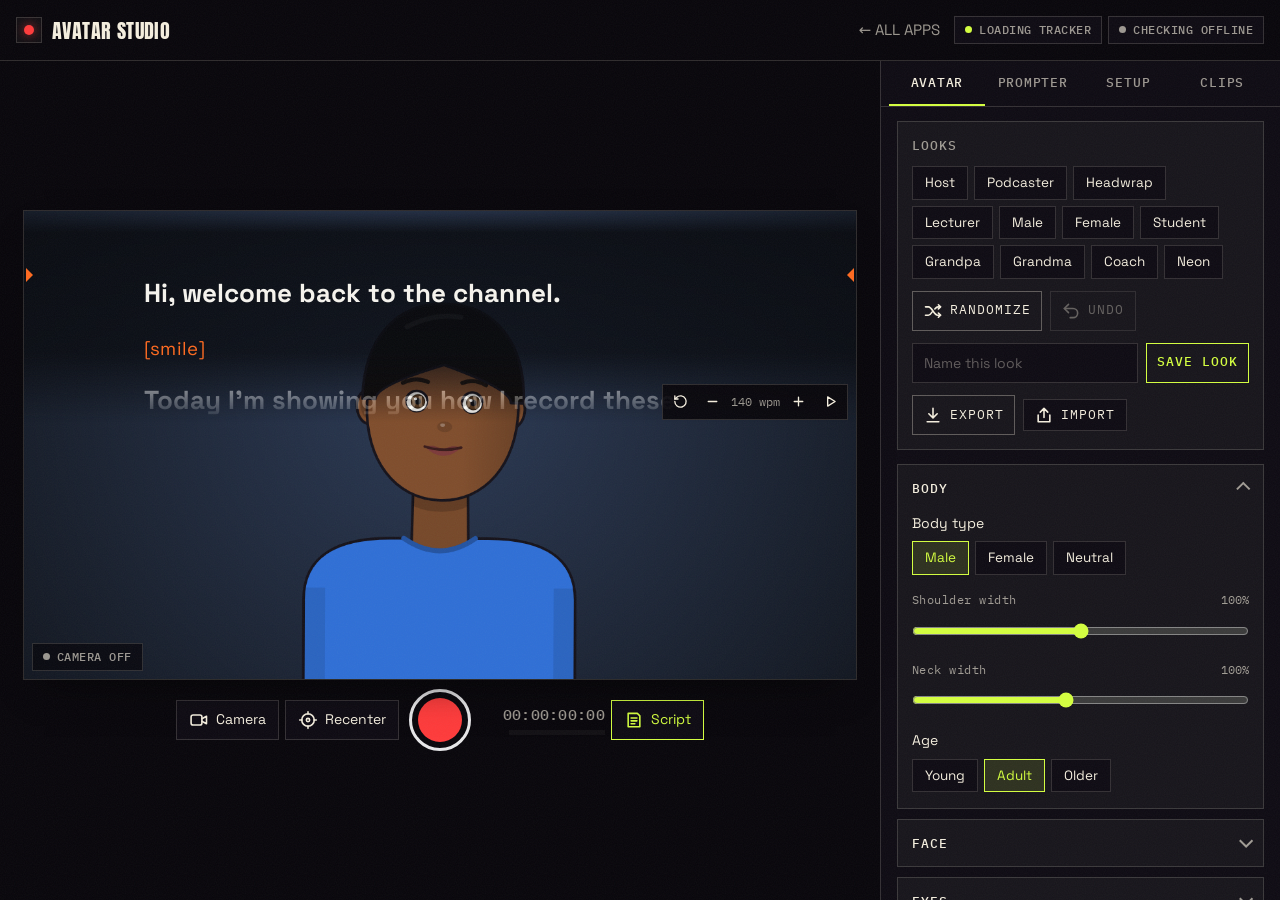
==== avatar/index.html @ ef1610b6 "Added Avatar Studio mini-app Cartoon avatar driven by face tracking, with teleprompter and recording" ====
<!doctype html>
<html lang="en">
<head>
<meta charset="utf-8">
<meta name="viewport" content="width=device-width, initial-scale=1, viewport-fit=cover">
<title>Avatar Studio</title>
<meta name="description" content="Record videos as a customisable animated avatar driven by your face, with a built-in teleprompter. Works offline after the first load.">
<meta name="theme-color" content="#08060B">
<link rel="manifest" href="manifest.webmanifest">
<link rel="icon" href="icon.svg" type="image/svg+xml">
<link rel="apple-touch-icon" href="icon-192.png">
<meta name="mobile-web-app-capable" content="yes">
<meta name="apple-mobile-web-app-capable" content="yes">
<meta name="apple-mobile-web-app-status-bar-style" content="black-translucent">
<link rel="stylesheet" href="../theme.css">
<style>
/* Layout: a broadcast desk. The monitor (stage + transport) sits left and the
   tool rack right; on phones the monitor pins to the top and the rack scrolls under it. */
:root {
  --ink: var(--void);
  --desk: var(--panel-solid);
  --rack: rgba(245,239,223,0.04);
  --line: rgba(245,239,223,0.16);
  --fg: var(--paper);
  --muted: var(--paper-dim);
  --amber: var(--acid);
  --cue: var(--sunburst);
  --tally: #ff3b3b;
  --go: var(--acid);
  --f-display: var(--display);
  --f-body: var(--sans);
  --f-mono: var(--mono);
  --r: 0px;
  --ar: 16 / 9;
  --stage-max-h: 46svh;
  color-scheme: dark;
}
* { box-sizing: border-box; }
[hidden] { display: none !important; }
html, body { height: 100%; }
body {
  margin: 0;
  background: var(--ink);
  color: var(--fg);
  font: 15px/1.45 var(--f-body);
  -webkit-font-smoothing: antialiased;
  -webkit-tap-highlight-color: transparent;
}
button, input, select, textarea { font: inherit; color: inherit; }
button { cursor: pointer; }
:focus-visible { outline: 2px solid var(--amber); outline-offset: 2px; }
.sr { position: absolute; width: 1px; height: 1px; overflow: hidden; clip: rect(0 0 0 0); white-space: nowrap; }
svg.i { width: 20px; height: 20px; fill: none; stroke: currentColor; stroke-width: 1.9; stroke-linecap: round; stroke-linejoin: round; flex: none; }

/* ---------- top bar ---------- */
.bar {
  display: flex; align-items: center; gap: 12px; flex-wrap: wrap;
  padding-top: max(10px, env(safe-area-inset-top));
  padding-bottom: 10px;
  padding-left: max(16px, env(safe-area-inset-left));
  padding-right: max(16px, env(safe-area-inset-right));
  background: var(--ink);
  border-bottom: 1px solid var(--line);
}
.brand { display: flex; align-items: center; gap: 10px; font-family: var(--f-display); font-weight: 400; text-transform: uppercase; letter-spacing: 0.02em; font-size: 20px; margin-right: auto; }
.brand-mark { width: 26px; height: 26px; border-radius: 0; background: var(--rack); border: 1px solid var(--line); display: grid; place-items: center; }
.brand-mark i { width: 10px; height: 10px; border-radius: 50%; background: var(--tally); box-shadow: 0 0 10px rgba(255,59,59,0.6); }
.chips { display: flex; gap: 6px; flex-wrap: wrap; }
.chip {
  display: inline-flex; align-items: center; gap: 7px;
  padding: 4px 10px; border-radius: 0;
  background: var(--desk); border: 1px solid var(--line);
  font-family: var(--f-mono); font-weight: 500; font-size: 12px; letter-spacing: 0.04em; text-transform: uppercase;
  color: var(--muted); white-space: nowrap;
}
.chip::before { content: ""; width: 7px; height: 7px; border-radius: 50%; background: var(--muted); }
.chip[data-state="ok"] { color: var(--fg); }
.chip[data-state="ok"]::before { background: var(--go); }
.chip[data-state="warn"]::before { background: var(--amber); }
.chip[data-state="bad"]::before { background: var(--tally); }
.chip[data-state="busy"]::before { background: var(--amber); animation: blink 1s steps(2) infinite; }
@keyframes blink { 50% { opacity: 0.25; } }

/* ---------- desk layout ---------- */
.desk { display: block; }
.monitor {
  position: sticky; top: 0; z-index: 5;
  background: var(--ink);
  padding-left: max(12px, env(safe-area-inset-left));
  padding-right: max(12px, env(safe-area-inset-right));
  padding-top: max(10px, env(safe-area-inset-top));
  padding-bottom: 8px;
  border-bottom: 1px solid var(--line);
}
/* The wrap is as tall as the stage but as wide as the monitor, so the
   teleprompter can use the full width even when the video is portrait. */
.stage-wrap { position: relative; }
.stage {
  position: relative;
  aspect-ratio: var(--ar);
  width: min(100%, calc(var(--stage-max-h) * var(--ar)));
  max-width: 100%;
  margin-inline: auto;
  border-radius: var(--r);
  overflow: hidden;
  background: #000;
  box-shadow: 0 0 0 1px var(--line), 0 18px 40px -20px rgba(0,0,0,0.8);
}
#avatar { position: absolute; inset: 0; width: 100%; height: 100%; display: block; }
.stage-chip { position: absolute; z-index: 6; pointer-events: none; background: rgba(8,6,11,0.74); backdrop-filter: blur(6px); }
#faceChip { left: 8px; bottom: 8px; }
#tally { right: 8px; top: 8px; }
.tally { background: var(--tally) !important; color: #fff !important; border-color: transparent !important; }
.tally::before { background: #fff !important; animation: blink 1s steps(2) infinite; }
.pip {
  position: absolute; right: 8px; bottom: 8px; z-index: 5;
  width: clamp(72px, 24%, 180px); aspect-ratio: 4 / 3; object-fit: cover;
  border-radius: 0; border: 1px solid rgba(255,255,255,0.25);
  transform: scaleX(-1); background: #000;
}
.countdown {
  position: absolute; inset: 0; z-index: 7; display: grid; place-items: center;
  background: rgba(8,6,11,0.45);
  font-family: var(--f-display); font-weight: 400;
  font-size: clamp(64px, 16vh, 200px); color: #fff; text-shadow: 0 6px 30px rgba(0,0,0,0.6);
}

/* ---------- teleprompter overlay ---------- */
.prompter { position: absolute; left: 0; right: 0; top: 0; height: max(46%, 170px); max-height: 100%; z-index: 3; border-radius: var(--r); overflow: hidden; }
.prompter[data-pos="full"] { height: 100%; }
.prompter-view {
  position: absolute; inset: 0; overflow: hidden;
  background: linear-gradient(rgba(8,10,15,0.88), rgba(8,10,15,0.74));
  container-type: size;
  -webkit-mask-image: linear-gradient(transparent 0, #000 10%, #000 66%, transparent 98%);
  mask-image: linear-gradient(transparent 0, #000 10%, #000 66%, transparent 98%);
  cursor: pointer;
}
.prompter-text {
  max-width: 26em;
  margin-inline: auto;
  padding: 30cqh max(16px, 5%) 70cqh;
  font-family: var(--f-body); font-weight: 700;
  font-size: var(--pfs, 26px); line-height: 1.36;
  color: #f6f4ee; text-wrap: pretty;
  will-change: transform;
}
.prompter-text p { margin: 0 0 0.7em; }
.prompter-text .cue { color: var(--cue); font-weight: 400; font-size: 0.72em; letter-spacing: 0.02em; }
.prompter[data-mirror="true"] .prompter-text { transform-origin: center; scale: -1 1; }
.reading-line { position: absolute; left: 0; right: 0; top: 30%; height: 0; pointer-events: none; }
.reading-line::before, .reading-line::after {
  content: ""; position: absolute; top: -7px; border: 7px solid transparent;
}
.reading-line::before { left: 2px; border-left-color: var(--cue); }
.reading-line::after { right: 2px; border-right-color: var(--cue); }
.prompter-ctrl {
  position: absolute; right: 8px; bottom: 6px; z-index: 3;
  display: flex; align-items: center; gap: 2px;
  padding: 2px; border-radius: 0;
  background: rgba(8,6,11,0.9); border: 1px solid var(--line);
}
.prompter-ctrl button { width: 30px; height: 30px; border-radius: 50%; border: 0; background: transparent; display: grid; place-items: center; color: var(--fg); }
.prompter-ctrl svg.i { width: 17px; height: 17px; }
.prompter-ctrl button:hover { background: var(--rack); }
.prompter-ctrl output { font-family: var(--f-mono); font-size: 12px; color: var(--muted); min-width: 52px; text-align: center; font-variant-numeric: tabular-nums; }

/* ---------- transport ---------- */
.transport {
  display: grid; grid-template-columns: 1fr auto 1fr; align-items: center; gap: 10px;
  max-width: 760px; margin: 10px auto 0;
}
.t-left, .t-right { display: flex; align-items: center; gap: 6px; }
.t-right { justify-content: flex-end; }
.tbtn {
  display: inline-flex; align-items: center; gap: 7px;
  height: 40px; padding: 0 12px; border-radius: 0;
  background: var(--desk); border: 1px solid var(--line); color: var(--fg);
  font-size: 14px;
}
.tbtn:hover { border-color: #3a4560; }
.tbtn[aria-pressed="true"] { border-color: var(--amber); color: var(--amber); }
.rec {
  width: 62px; height: 62px; border-radius: 50%;
  border: 3px solid #e8e8ea; background: transparent; padding: 0;
  display: grid; place-items: center;
}
.rec i { width: 44px; height: 44px; border-radius: 50%; background: var(--tally); transition: all 0.18s ease; }
.rec[aria-pressed="true"] i { width: 24px; height: 24px; border-radius: 0; }
.rec[aria-pressed="true"] { border-color: var(--tally); box-shadow: 0 0 0 6px rgba(255,59,59,0.18); }
.tc-wrap { display: flex; flex-direction: column; align-items: flex-end; gap: 4px; }
.tc { font-family: var(--f-mono); font-weight: 500; font-size: 15px; font-variant-numeric: tabular-nums; letter-spacing: 0.02em; color: var(--muted); }
.tc[data-live="true"] { color: var(--fg); }
.meter { width: 96px; height: 5px; border-radius: 0; background: var(--rack); overflow: hidden; }
.meter i { display: block; height: 100%; width: 0%; background: linear-gradient(90deg, var(--go) 0 70%, var(--amber) 70% 90%, var(--tally) 90%); background-size: 96px 100%; transition: width 60ms linear; }

/* ---------- rack ---------- */
.rack { background: var(--desk); min-width: 0; }
.tabs {
  display: grid; grid-template-columns: repeat(4, 1fr);
  position: sticky; top: var(--monitor-h, 0px); z-index: 4;
  background: var(--desk); border-bottom: 1px solid var(--line);
  padding-left: max(8px, env(safe-area-inset-left));
  padding-right: max(8px, env(safe-area-inset-right));
}
.tab {
  border: 0; background: none; padding: 13px 4px 11px;
  font-family: var(--f-mono); font-weight: 500; font-size: 13px; letter-spacing: 0.06em; text-transform: uppercase;
  color: var(--muted); border-bottom: 2px solid transparent;
}
.tab[aria-selected="true"] { color: var(--fg); border-bottom-color: var(--amber); }
.tab .n { font-family: var(--f-mono); font-size: 11px; color: var(--amber); margin-left: 4px; }
.pane {
  padding-top: 14px;
  padding-bottom: calc(40px + env(safe-area-inset-bottom));
  padding-left: max(16px, env(safe-area-inset-left));
  padding-right: max(16px, env(safe-area-inset-right));
  display: grid; gap: 14px; align-content: start;
}
.pane-intro { margin: 0; color: var(--muted); font-size: 14px; max-width: 60ch; }
h2.label, .sec > summary {
  font-family: var(--f-mono); font-weight: 500; text-transform: uppercase; letter-spacing: 0.08em; font-size: 12.5px;
  color: var(--muted); margin: 0;
}
.group { display: grid; gap: 12px; padding: 14px; border-radius: var(--r); background: var(--rack); border: 1px solid var(--line); }
.row { display: flex; flex-wrap: wrap; gap: 8px; align-items: center; }

.btn {
  display: inline-flex; align-items: center; justify-content: center; gap: 7px;
  height: 38px; padding: 0 13px; border-radius: 0;
  background: var(--desk); border: 1px solid var(--line); color: var(--fg); font-size: 14px; white-space: nowrap;
}
.btn:hover { border-color: #3a4560; }
label.btn { font-family: var(--mono); font-size: 12px; letter-spacing: .08em; text-transform: uppercase; }
.btn.primary { background: var(--amber); color: var(--void); border-color: transparent; font-weight: 700; }
.btn.danger { color: #ff8a8a; }
.btn.danger[data-armed="true"] { background: var(--tally); color: #fff; border-color: transparent; }
.btn.small { height: 32px; padding: 0 10px; font-size: 13px; }
input[type="text"], select, textarea {
  width: 100%; min-width: 0; border-radius: 0; border: 1px solid var(--line); background: var(--desk);
  padding: 9px 11px;
}
textarea { resize: vertical; line-height: 1.5; }

/* looks */
.looks { display: flex; flex-wrap: wrap; gap: 6px; }
.look-chip { display: inline-flex; align-items: center; border-radius: 0; border: 1px solid var(--line); background: var(--desk); overflow: hidden; }
.look-chip button { border: 0; background: none; padding: 6px 12px; font-size: 13.5px; }
.look-chip button + button { padding: 6px 10px 6px 4px; color: var(--muted); }
.look-chip.user { border-style: dashed; }

/* editor sections */
.sec { border-radius: var(--r); background: var(--rack); border: 1px solid var(--line); }
.sec > summary { list-style: none; padding: 14px; display: flex; justify-content: space-between; align-items: center; cursor: pointer; color: var(--fg); }
.sec > summary::-webkit-details-marker { display: none; }
.sec > summary::after { content: ""; width: 8px; height: 8px; border-right: 2px solid var(--muted); border-bottom: 2px solid var(--muted); transform: rotate(45deg) translateY(-3px); transition: transform 0.15s; }
.sec[open] > summary::after { transform: rotate(225deg) translateY(-1px); }
.fields { display: grid; gap: 16px; padding: 2px 14px 16px; }
.field { display: grid; gap: 8px; min-width: 0; }
.field-head { display: flex; justify-content: space-between; align-items: baseline; gap: 8px; font-size: 14px; }
.field-head output { font-family: var(--f-mono); font-size: 12px; color: var(--muted); font-variant-numeric: tabular-nums; }
.opts { display: flex; flex-wrap: wrap; gap: 6px; }
.opt { border-radius: 0; border: 1px solid var(--line); background: var(--desk); padding: 6px 12px; font-size: 13.5px; }
.opt[aria-pressed="true"] { border-color: var(--amber); background: rgba(212,255,63,0.12); color: var(--acid); }
.swatches { display: flex; flex-wrap: wrap; gap: 7px; align-items: center; }
.sw { width: 30px; height: 30px; border-radius: 50%; border: 2px solid rgba(255,255,255,0.12); padding: 0; }
.sw[aria-pressed="true"] { box-shadow: 0 0 0 2px var(--rack), 0 0 0 4px var(--amber); }
.sw-custom { position: relative; width: 30px; height: 30px; border-radius: 50%; border: 2px dashed var(--muted); display: grid; place-items: center; color: var(--muted); font-size: 18px; line-height: 1; overflow: hidden; }
.sw-custom input { position: absolute; inset: -8px; opacity: 0; cursor: pointer; }
input[type="range"] { width: 100%; accent-color: var(--amber); }
.switch { display: flex; justify-content: space-between; align-items: center; gap: 12px; font-size: 14px; cursor: pointer; }
.switch input { appearance: none; -webkit-appearance: none; width: 42px; height: 24px; border-radius: 0; background: var(--line); position: relative; flex: none; margin: 0; cursor: pointer; transition: background 0.15s; }
.switch input::after { content: ""; position: absolute; top: 3px; left: 3px; width: 18px; height: 18px; border-radius: 50%; background: #cfd5e1; transition: transform 0.15s; }
.switch input:checked { background: var(--amber); }
.switch input:checked::after { transform: translateX(18px); background: var(--void); }
.live { height: 4px; background: var(--line); overflow: hidden; }
.live i { display: block; height: 100%; width: 0; background: var(--acid); transition: width 80ms linear; }
.tune { display: grid; gap: 14px; }
.custom-size { display: grid; grid-template-columns: 1fr 1fr; gap: 10px; }
.custom-size label { display: grid; gap: 6px; }
.hint { margin: 0; color: var(--muted); font-size: 13px; }
.kv { display: grid; grid-template-columns: auto 1fr; gap: 6px 14px; font-size: 14px; }
.kv dt { color: var(--muted); }
.kv dd { margin: 0; text-align: right; font-variant-numeric: tabular-nums; }

/* clips */
.clips { display: grid; gap: 12px; }
.clip { display: grid; grid-template-columns: 112px 1fr; gap: 12px; padding: 10px; border-radius: var(--r); background: var(--rack); border: 1px solid var(--line); min-width: 0; }
.clip-thumb { width: 112px; aspect-ratio: 16 / 10; object-fit: cover; border-radius: 0; background: #000; display: block; }
.clip-body { min-width: 0; display: grid; gap: 6px; align-content: start; }
.clip-title { font-family: var(--f-display); font-weight: 700; font-stretch: 100%; font-size: 15px; }
.clip-meta { font-family: var(--f-mono); font-size: 12px; color: var(--muted); font-variant-numeric: tabular-nums; }
.clip video { grid-column: 1 / -1; width: 100%; border-radius: 0; background: #000; max-height: 60svh; }
.empty { padding: 26px 16px; text-align: center; color: var(--muted); border: 1px dashed var(--line); border-radius: var(--r); }
.empty strong { display: block; color: var(--fg); font-family: var(--f-display); font-size: 16px; margin-bottom: 4px; }
.banner { display: grid; gap: 8px; padding: 12px 14px; border-radius: var(--r); background: rgba(212,255,63,0.1); border: 1px solid rgba(212,255,63,0.35); }

/* toast */
.toast {
  position: fixed; left: 50%; bottom: calc(18px + env(safe-area-inset-bottom)); transform: translateX(-50%);
  z-index: 50; width: min(92vw, 460px);
  display: flex; gap: 10px; align-items: center;
  padding: 12px 14px; border-radius: 0;
  background: #222a3b; border: 1px solid #34405a; color: var(--fg);
  box-shadow: 0 16px 40px -10px rgba(0,0,0,0.7);
  font-size: 14px;
}
.toast p { margin: 0; flex: 1; }

/* wide screens: monitor left, rack right */
@media (min-width: 900px) {
  :root { --stage-max-h: calc(100svh - 200px); }
  body { overflow: hidden; }
  .app { height: 100%; display: grid; grid-template-rows: auto 1fr; }
  .desk { display: grid; grid-template-columns: minmax(0, 1fr) 400px; min-height: 0; }
  .monitor { position: static; border-bottom: 0; display: grid; align-content: center; padding: 18px 24px; }
  .rack { border-left: 1px solid var(--line); overflow-y: auto; min-height: 0; }
  .tabs { top: 0; }
}
@media (max-width: 480px) {
  .tbtn .lbl { position: absolute; width: 1px; height: 1px; overflow: hidden; clip: rect(0 0 0 0); }
  .tbtn { padding: 0 10px; }
  .meter { width: 64px; }
  .clip { grid-template-columns: 92px 1fr; }
  .clip-thumb { width: 92px; }
}
@media (prefers-reduced-motion: reduce) {
  *, *::before, *::after { animation: none !important; transition: none !important; }
}
</style>
</head>
<body>
<svg width="0" height="0" style="position:absolute" aria-hidden="true">
  <symbol id="i-cam" viewBox="0 0 24 24"><rect x="2.5" y="6" width="13" height="12" rx="2.5"/><path d="M15.5 10.5 21 7.5v9l-5.5-3"/></symbol>
  <symbol id="i-target" viewBox="0 0 24 24"><circle cx="12" cy="12" r="7.5"/><circle cx="12" cy="12" r="2"/><path d="M12 2v3M12 19v3M2 12h3M19 12h3"/></symbol>
  <symbol id="i-script" viewBox="0 0 24 24"><path d="M5 4h11l3 3v13H5z"/><path d="M8.5 9.5h7M8.5 13h7M8.5 16.5h4.5"/></symbol>
  <symbol id="i-play" viewBox="0 0 24 24"><path d="M8 5.5v13l10.5-6.5z"/></symbol>
  <symbol id="i-pause" viewBox="0 0 24 24"><path d="M8 5.5v13M16 5.5v13"/></symbol>
  <symbol id="i-restart" viewBox="0 0 24 24"><path d="M4 12a8 8 0 1 0 2.4-5.7L4 8.5"/><path d="M4 4v4.5h4.5"/></symbol>
  <symbol id="i-minus" viewBox="0 0 24 24"><path d="M6 12h12"/></symbol>
  <symbol id="i-plus" viewBox="0 0 24 24"><path d="M6 12h12M12 6v12"/></symbol>
  <symbol id="i-down" viewBox="0 0 24 24"><path d="M12 4v11M7 10.5l5 5 5-5M5 20h14"/></symbol>
  <symbol id="i-share" viewBox="0 0 24 24"><path d="M12 15V4M7.5 8.5 12 4l4.5 4.5M5 12v8h14v-8"/></symbol>
  <symbol id="i-shuffle" viewBox="0 0 24 24"><path d="M3 7h3.5c4.5 0 6.5 10 11 10H21M3 17h3.5c1.8 0 3.1-1.6 4.3-3.6M14.2 9.6C15.3 8.3 16.3 7 18 7h3"/><path d="m18.5 4.5 2.5 2.5-2.5 2.5M18.5 14.5l2.5 2.5-2.5 2.5"/></symbol>
  <symbol id="i-undo" viewBox="0 0 24 24"><path d="M9 14 4 9l5-5"/><path d="M4 9h10.5a5.5 5.5 0 0 1 0 11H11"/></symbol>
</svg>

<div class="app">
  <div class="grain"></div>
  <header class="bar">
    <div class="brand"><span class="brand-mark" aria-hidden="true"><i></i></span>Avatar Studio</div>
    <a class="back" href="../index.html">← ALL APPS</a>
    <div class="chips" aria-live="polite">
      <span class="chip" id="trackerChip" data-state="busy">Loading tracker</span>
      <span class="chip" id="offlineChip" data-state="">Checking offline</span>
    </div>
  </header>

  <main class="desk">
    <section class="monitor" aria-label="Stage">
      <div class="stage-wrap">
        <div class="stage" id="stage">
          <canvas id="avatar" width="1280" height="720" aria-label="Avatar preview"></canvas>
          <span class="chip stage-chip" id="faceChip" data-state="">Camera off</span>
          <span class="chip stage-chip tally" id="tally" hidden>Rec</span>
          <video id="cam" class="pip" playsinline muted hidden></video>
          <div class="countdown" id="countdown" hidden></div>
        </div>
        <div class="prompter" id="prompter" data-pos="top">
          <div class="prompter-view" id="prompterView" title="Tap to start or pause the script">
            <div class="prompter-text" id="prompterText"></div>
          </div>
          <div class="reading-line" aria-hidden="true"></div>
          <div class="prompter-ctrl">
            <button type="button" id="pRestart" aria-label="Back to the start"><svg class="i"><use href="#i-restart"/></svg></button>
            <button type="button" id="pSlower" aria-label="Slower"><svg class="i"><use href="#i-minus"/></svg></button>
            <output id="pWpm">140 wpm</output>
            <button type="button" id="pFaster" aria-label="Faster"><svg class="i"><use href="#i-plus"/></svg></button>
            <button type="button" id="pPlay" aria-label="Start scrolling"><svg class="i"><use href="#i-play"/></svg></button>
          </div>
        </div>
      </div>

      <div class="transport">
        <div class="t-left">
          <button type="button" class="tbtn" id="camBtn" aria-pressed="false"><svg class="i"><use href="#i-cam"/></svg><span class="lbl">Camera</span></button>
          <button type="button" class="tbtn" id="recenterBtn" title="Look straight at the camera, then press"><svg class="i"><use href="#i-target"/></svg><span class="lbl">Recenter</span></button>
        </div>
        <button type="button" class="rec" id="recBtn" aria-pressed="false" aria-label="Start recording"><i></i></button>
        <div class="t-right">
          <div class="tc-wrap">
            <span class="tc" id="timecode" aria-label="Recording time">00:00:00:00</span>
            <span class="meter" title="Microphone level"><i id="meter"></i></span>
          </div>
          <button type="button" class="tbtn" id="promptBtn" aria-pressed="true"><svg class="i"><use href="#i-script"/></svg><span class="lbl">Script</span></button>
        </div>
      </div>
    </section>

    <aside class="rack">
      <nav class="tabs" role="tablist" aria-label="Panels">
        <button class="tab" role="tab" id="tab-avatar" aria-controls="pane-avatar" aria-selected="true">Avatar</button>
        <button class="tab" role="tab" id="tab-prompter" aria-controls="pane-prompter" aria-selected="false">Prompter</button>
        <button class="tab" role="tab" id="tab-setup" aria-controls="pane-setup" aria-selected="false">Setup</button>
        <button class="tab" role="tab" id="tab-clips" aria-controls="pane-clips" aria-selected="false">Clips<span class="n" id="clipCount"></span></button>
      </nav>

      <!-- AVATAR -->
      <section class="pane" id="pane-avatar" role="tabpanel" aria-labelledby="tab-avatar">
        <div class="group">
          <h2 class="label">Looks</h2>
          <div class="looks" id="looks"></div>
          <div class="row">
            <button type="button" class="btn small" id="randomBtn"><svg class="i"><use href="#i-shuffle"/></svg>Randomize</button>
            <button type="button" class="btn small" id="undoBtn" disabled><svg class="i"><use href="#i-undo"/></svg>Undo</button>
          </div>
          <div class="row">
            <input type="text" id="lookName" placeholder="Name this look" maxlength="32" style="flex:1 1 140px" aria-label="Look name">
            <button type="button" class="btn small primary" id="saveLookBtn">Save look</button>
          </div>
          <div class="row">
            <button type="button" class="btn small" id="exportBtn"><svg class="i"><use href="#i-down"/></svg>Export</button>
            <label class="btn small" for="importFile"><svg class="i"><use href="#i-share"/></svg>Import</label>
            <input type="file" id="importFile" accept="application/json,.json" hidden>
          </div>
        </div>
        <div id="editor" class="pane-sections" style="display:grid;gap:10px"></div>
      </section>

      <!-- PROMPTER -->
      <section class="pane" id="pane-prompter" role="tabpanel" aria-labelledby="tab-prompter" hidden>
        <p class="pane-intro">The script scrolls over the top of the stage, close to your camera. It never shows up in the video.</p>
        <div class="group">
          <div class="field-head"><label for="scriptInput">Script</label><output id="scriptStats"></output></div>
          <textarea id="scriptInput" rows="11" spellcheck="true"></textarea>
          <p class="hint">Leave a blank line between paragraphs. Put cues like [pause] or [smile] in square brackets.</p>
        </div>
        <div class="group">
          <div class="field">
            <div class="field-head"><label for="wpm">Speed</label><output id="wpmOut"></output></div>
            <input type="range" id="wpm" min="80" max="220" step="5">
            <p class="hint">Most people speak at about 130 to 150 words a minute on camera.</p>
          </div>
          <div class="field">
            <div class="field-head"><label for="promptSize">Text size</label><output id="promptSizeOut"></output></div>
            <input type="range" id="promptSize" min="16" max="56" step="1">
          </div>
          <div class="field">
            <div class="field-head"><span id="posLabel">Position</span></div>
            <div class="opts" role="group" aria-labelledby="posLabel">
              <button type="button" class="opt" data-pos="top">Top of stage</button>
              <button type="button" class="opt" data-pos="full">Full stage</button>
            </div>
          </div>
          <label class="switch">Start scrolling when recording starts<input type="checkbox" id="promptAuto"></label>
          <label class="switch">Mirror the text (for prompter glass)<input type="checkbox" id="promptMirror"></label>
        </div>
        <p class="hint">Shortcuts on a keyboard: Space starts or pauses the script, R starts or stops recording.</p>
      </section>

      <!-- SETUP -->
      <section class="pane" id="pane-setup" role="tabpanel" aria-labelledby="tab-setup" hidden>
        <div class="group">
          <h2 class="label">Camera and microphone</h2>
          <div class="field"><label for="camSelect">Camera</label><select id="camSelect"><option value="">Front camera</option></select></div>
          <div class="field"><label for="micSelect">Microphone</label><select id="micSelect"><option value="">Default microphone</option></select></div>
          <label class="switch">Show camera preview<input type="checkbox" id="showCam"></label>
          <p class="hint">Your camera picture is only used for tracking. It stays on this device and is never recorded.</p>
        </div>
        <div class="group">
          <h2 class="label">Tracking</h2>
          <label class="switch">Mirror movements<input type="checkbox" id="mirror"></label>
          <div class="field"><div class="field-head"><label for="expression">Expression strength</label><output id="expressionOut"></output></div><input type="range" id="expression" min="0.5" max="2" step="0.05"></div>
          <div class="field"><div class="field-head"><label for="headMotion">Head movement</label><output id="headMotionOut"></output></div><input type="range" id="headMotion" min="0" max="2" step="0.05"></div>
          <div class="field"><div class="field-head"><label for="follow">Follow head position</label><output id="followOut"></output></div><input type="range" id="follow" min="0" max="1" step="0.05"></div>
          <div class="field"><div class="field-head"><label for="smoothing">Smoothing</label><output id="smoothingOut"></output></div><input type="range" id="smoothing" min="0" max="1" step="0.05"></div>
          <p class="hint">If the avatar looks tilted while you face the camera, press Recenter.</p>
        </div>
        <div class="group">
          <h2 class="label">Expression tuning</h2>
          <p class="hint">Turn the camera on and pull faces: each bar shows what the tracker reads. Raise a slider if the avatar barely reacts, lower it if it overreacts.</p>
          <div id="sensList" class="tune"></div>
          <label class="switch">Link both eyes when blinking<input type="checkbox" id="linkBlinks"></label>
          <button type="button" class="btn small" id="sensReset">Reset tuning</button>
        </div>
        <div class="group">
          <h2 class="label">Head tuning</h2>
          <div class="field"><div class="field-head"><label for="yawGain">Turn left / right</label><output id="yawGainOut"></output></div><input type="range" id="yawGain" min="0" max="3" step="0.05"></div>
          <div class="field"><div class="field-head"><label for="pitchGain">Nod up / down</label><output id="pitchGainOut"></output></div><input type="range" id="pitchGain" min="0" max="3" step="0.05"></div>
          <div class="field"><div class="field-head"><label for="rollGain">Tilt</label><output id="rollGainOut"></output></div><input type="range" id="rollGain" min="0" max="3" step="0.05"></div>
        </div>
        <div class="group">
          <h2 class="label">Tracker engine</h2>
          <div class="field"><div class="field-head"><span id="delLabel">Runs on</span></div>
            <div class="opts" role="group" aria-labelledby="delLabel" id="delegateOpts">
              <button type="button" class="opt" data-delegate="auto">Auto</button>
              <button type="button" class="opt" data-delegate="GPU">Graphics chip</button>
              <button type="button" class="opt" data-delegate="CPU">Processor</button>
            </div>
          </div>
          <div class="field"><div class="field-head"><label for="conf">Face detection confidence</label><output id="confOut"></output></div><input type="range" id="conf" min="0.2" max="0.9" step="0.05"></div>
          <div class="field"><div class="field-head"><span id="teLabel">Track every</span></div>
            <div class="opts" role="group" aria-labelledby="teLabel" id="trackEveryOpts">
              <button type="button" class="opt" data-every="1">Frame</button>
              <button type="button" class="opt" data-every="2">2nd frame</button>
              <button type="button" class="opt" data-every="3">3rd frame</button>
            </div>
          </div>
          <p class="hint">Lower confidence keeps tracking in dim light but may jitter. Tracking fewer frames saves battery on slow phones.</p>
        </div>
        <div class="group">
          <h2 class="label">Recording</h2>
          <div class="field"><div class="field-head"><span id="fmtLabel">Format</span></div>
            <div class="opts" role="group" aria-labelledby="fmtLabel" id="formatOpts">
              <button type="button" class="opt" data-format="landscape">16:9</button>
              <button type="button" class="opt" data-format="portrait">9:16</button>
              <button type="button" class="opt" data-format="square">1:1</button>
              <button type="button" class="opt" data-format="classic">4:3</button>
              <button type="button" class="opt" data-format="tall">4:5</button>
              <button type="button" class="opt" data-format="custom">Custom</button>
            </div>
          </div>
          <div class="field"><div class="field-head"><span id="sizeLabel">Size</span><output id="sizeInfo"></output></div>
            <div class="opts" role="group" aria-labelledby="sizeLabel" id="sizeOpts">
              <button type="button" class="opt" data-size="480">480p</button>
              <button type="button" class="opt" data-size="720">720p</button>
              <button type="button" class="opt" data-size="1080">1080p</button>
              <button type="button" class="opt" data-size="1440">1440p</button>
              <button type="button" class="opt" data-size="2160">4K</button>
            </div>
            <div class="custom-size" id="customSize" hidden>
              <label>Width <input type="number" id="customW" min="240" max="3840" step="2" inputmode="numeric"></label>
              <label>Height <input type="number" id="customH" min="240" max="3840" step="2" inputmode="numeric"></label>
            </div>
          </div>
          <div class="field"><div class="field-head"><span id="fpsLabel">Frame rate</span></div>
            <div class="opts" role="group" aria-labelledby="fpsLabel" id="fpsOpts">
              <button type="button" class="opt" data-fps="24">24</button>
              <button type="button" class="opt" data-fps="25">25</button>
              <button type="button" class="opt" data-fps="30">30</button>
              <button type="button" class="opt" data-fps="50">50</button>
              <button type="button" class="opt" data-fps="60">60</button>
            </div>
          </div>
          <div class="field"><div class="field-head"><label for="vbitrate">Video bitrate</label><output id="vbitrateOut"></output></div><input type="range" id="vbitrate" min="1" max="25" step="0.5"></div>
          <div class="field"><div class="field-head"><span id="abLabel">Audio bitrate</span></div>
            <div class="opts" role="group" aria-labelledby="abLabel" id="abitrateOpts">
              <button type="button" class="opt" data-abitrate="64">64k</button>
              <button type="button" class="opt" data-abitrate="96">96k</button>
              <button type="button" class="opt" data-abitrate="128">128k</button>
              <button type="button" class="opt" data-abitrate="192">192k</button>
              <button type="button" class="opt" data-abitrate="256">256k</button>
            </div>
          </div>
          <div class="field"><label for="mimeSelect">File type and codec</label><select id="mimeSelect"></select></div>
          <p class="hint">Big sizes, 60 fps and high bitrates make large files and can drop frames on slow phones. 4K and 1440p only work where the browser allows them.</p>
          <div class="field"><div class="field-head"><span id="cdLabel">Countdown</span></div>
            <div class="opts" role="group" aria-labelledby="cdLabel" id="countdownOpts">
              <button type="button" class="opt" data-countdown="0">Off</button>
              <button type="button" class="opt" data-countdown="3">3 s</button>
              <button type="button" class="opt" data-countdown="5">5 s</button>
            </div>
          </div>
          <label class="switch">Record microphone audio<input type="checkbox" id="recordMic"></label>
          <label class="switch">Echo cancellation<input type="checkbox" id="echoCancel"></label>
          <label class="switch">Noise suppression<input type="checkbox" id="noiseSuppress"></label>
          <label class="switch">Automatic mic volume<input type="checkbox" id="autoGain"></label>
          <dl class="kv"><dt>File type</dt><dd id="mimeInfo">–</dd></dl>
        </div>
        <div class="group">
          <h2 class="label">Offline</h2>
          <dl class="kv">
            <dt>Face tracker files</dt><dd id="offTracker">Checking…</dd>
            <dt>Storage used</dt><dd id="offStorage">–</dd>
          </dl>
          <p class="hint">After one visit with internet, everything here works without a connection. On iPhone, add the app to your Home Screen so Safari keeps its files.</p>
        </div>
      </section>

      <!-- CLIPS -->
      <section class="pane" id="pane-clips" role="tabpanel" aria-labelledby="tab-clips" hidden>
        <div id="recovery"></div>
        <div class="clips" id="clipList"></div>
        <p class="hint" id="clipStorage"></p>
      </section>
    </aside>
  </main>
</div>

<div class="toast" id="toast" role="status" aria-live="polite" hidden><p id="toastMsg"></p><button type="button" class="btn small" id="toastAction" hidden></button></div>

<script type="module" src="app.js"></script>
</body>
</html>
---- theme.css ----
/* Shared look for all small apps — matches rogue0015.github.io.
   Fonts are stored locally in /fonts so pages work offline and make no outside requests.
   Mobile-first: base rules are for phones; min-width queries add the larger-screen layout. */

@font-face{ font-family:'Anton'; font-weight:400; font-display:swap; src:url(fonts/anton-400.woff2) format('woff2'); }
@font-face{ font-family:'Space Grotesk'; font-weight:300 700; font-display:swap; src:url(fonts/spacegrotesk-var.woff2) format('woff2'); }
@font-face{ font-family:'IBM Plex Mono'; font-weight:400; font-display:swap; src:url(fonts/plexmono-400.woff2) format('woff2'); }
@font-face{ font-family:'IBM Plex Mono'; font-weight:500; font-display:swap; src:url(fonts/plexmono-500.woff2) format('woff2'); }
@font-face{ font-family:'IBM Plex Mono'; font-weight:600; font-display:swap; src:url(fonts/plexmono-600.woff2) format('woff2'); }

:root{
  --void:#08060B;
  --panel-glass:rgba(10,8,14,0.55);
  --panel-solid:#0E0B13;
  --sunburst:#FF6A1F;
  --acid:#D4FF3F;
  --magenta:#FF3D7F;
  --sigblue:#4DE1FF;
  --paper:#F5EFDF;
  --paper-dim:rgba(245,239,223,0.62);
  --line:rgba(245,239,223,0.16);
  --line-strong:rgba(245,239,223,0.32);
  --field:rgba(245,239,223,0.04);
  --mono:'IBM Plex Mono', ui-monospace, Consolas, monospace;
  --sans:'Space Grotesk', system-ui, sans-serif;
  --display:'Anton', Impact, sans-serif;
  --gutter:16px;
  --tap:44px;               /* minimum touch target */
  --field-size:16px;        /* 16px stops iOS zooming into inputs */
  color-scheme:dark;
}

*{ box-sizing:border-box; }
html{ background:var(--void); -webkit-text-size-adjust:100%; text-size-adjust:100%; }
body{
  margin:0; background:var(--void); color:var(--paper);
  font-family:var(--sans); font-size:15px; line-height:1.55;
  -webkit-font-smoothing:antialiased;
  -webkit-tap-highlight-color:transparent;
  overflow-x:clip;
  /* respect notches / rounded corners */
  padding-left:env(safe-area-inset-left); padding-right:env(safe-area-inset-right);
  /* soft colour glow, same palette as the portfolio */
  background-image:
    radial-gradient(circle at 85% -10%, rgba(77,225,255,0.10), transparent 40%),
    radial-gradient(circle at 0% 100%, rgba(255,61,127,0.08), transparent 35%);
  background-attachment:fixed;
}
::selection{ background:var(--acid); color:var(--void); }
a{ color:inherit; }
:focus-visible{ outline:2px solid var(--acid); outline-offset:3px; }
code{ font-family:var(--mono); font-size:.9em; color:var(--acid); }

/* film grain overlay */
.grain{
  position:fixed; inset:0; z-index:100; pointer-events:none; opacity:0.05;
  background-image:url("data:image/svg+xml,%3Csvg xmlns='http://www.w3.org/2000/svg' width='120' height='120'%3E%3Cfilter id='n'%3E%3CfeTurbulence type='fractalNoise' baseFrequency='0.9' numOctaves='2' stitchTiles='stitch'/%3E%3C/filter%3E%3Crect width='100%25' height='100%25' filter='url(%23n)'/%3E%3C/svg%3E");
}

/* ---------- type ---------- */
.display, h1{
  font-family:var(--display); font-weight:400; text-transform:uppercase;
  letter-spacing:0.01em; line-height:0.98; margin:0;
}
h1{ font-size:clamp(2.1rem, 10vw, 3.4rem); }
h1 .accent{ color:var(--sunburst); }
.mono{ font-family:var(--mono); }
.sub{ color:var(--paper-dim); margin:12px 0 0; max-width:60ch; }

/* small blue label with a rule, e.g. "— 01 / TOOLS" */
.tag{
  font-family:var(--mono); font-size:10.5px; letter-spacing:0.16em; text-transform:uppercase;
  color:var(--sigblue); display:flex; align-items:center; gap:10px; margin:0 0 14px;
}
.tag::before{ content:""; width:32px; height:1px; background:var(--sigblue); opacity:.7; flex:0 0 auto; }

/* top bar: live dot + name, back link (one row, even on small phones) */
.topbar{
  display:flex; justify-content:space-between; align-items:center; gap:12px;
  font-family:var(--mono); font-size:10px; letter-spacing:0.08em; color:var(--paper-dim);
  margin-bottom:28px; min-height:var(--tap);
}
.brandmark{ display:flex; align-items:center; gap:8px; text-decoration:none; min-width:0; white-space:nowrap; overflow:hidden; text-overflow:ellipsis; }
.brandmark .full{ display:none; }
@media (min-width:360px){ .brandmark .full{ display:inline; } }
@media (min-width:640px){ .topbar{ font-size:12px; letter-spacing:0.12em; margin-bottom:36px; } }
.brandmark .dotlive{
  width:7px; height:7px; border-radius:50%; background:var(--acid);
  box-shadow:0 0 8px 2px rgba(212,255,63,0.7);
  animation:blink 1.8s ease-in-out infinite;
}
@keyframes blink{ 0%,100%{opacity:1;} 50%{opacity:.25;} }
.back{
  display:inline-flex; align-items:center; min-height:var(--tap); padding:0 2px; flex:0 0 auto; white-space:nowrap;
  text-decoration:none; color:var(--paper-dim); transition:color .2s;
}
.back:active{ color:var(--acid); }
@media (hover:hover){ .back:hover{ color:var(--acid); text-decoration:underline; text-underline-offset:4px; } }

/* ---------- panels with acid corner ticks ---------- */
.card, .panel{
  position:relative;
  background:var(--panel-glass);
  backdrop-filter:blur(8px); -webkit-backdrop-filter:blur(8px);
  border:1px solid var(--line);
  border-radius:0;
}
.card::before, .card::after, .panel::before, .panel::after{
  content:""; position:absolute; width:14px; height:14px; pointer-events:none;
  border:0 solid var(--acid);
}
.card::before, .panel::before{ top:-1px; left:-1px; border-top-width:2px; border-left-width:2px; }
.card::after, .panel::after{ bottom:-1px; right:-1px; border-bottom-width:2px; border-right-width:2px; }

/* section headings inside panels */
.card h2, .panel legend{
  font-family:var(--mono); font-size:11px; font-weight:500; letter-spacing:.12em; text-transform:uppercase;
  color:var(--sigblue);
}

/* ---------- form controls ---------- */
label{ font-family:var(--mono); font-size:11.5px; letter-spacing:.04em; color:var(--paper-dim); }
input[type=text], input[type=number], input[type=date], select, textarea{
  width:100%; min-height:var(--tap); padding:10px 12px; border-radius:0;
  border:1px solid var(--line-strong); background:var(--field); color:var(--paper);
  font-family:var(--sans); font-size:var(--field-size);
  transition:border-color .2s;
}
textarea{ min-height:96px; }
input::placeholder, textarea::placeholder{ color:rgba(245,239,223,0.35); }
@media (hover:hover){
  input[type=text]:hover, input[type=number]:hover, input[type=date]:hover, select:hover, textarea:hover{ border-color:rgba(245,239,223,0.5); }
}
input[type=text]:focus, input[type=number]:focus, input[type=date]:focus, select:focus, textarea:focus{
  outline:none; border-color:var(--acid);
}
select option{ background:var(--panel-solid); color:var(--paper); }
input[type=checkbox], input[type=range]{ accent-color:var(--acid); }
input[type=checkbox]{ width:20px; height:20px; margin:0; }
input[type=range]{ height:var(--tap); margin:0; touch-action:pan-y; }
input[type=file]{ font-family:var(--mono); font-size:12px; color:var(--paper-dim); max-width:100%; }
input[type=file]::file-selector-button{
  font-family:var(--mono); font-size:11.5px; letter-spacing:.06em; text-transform:uppercase;
  min-height:var(--tap); padding:8px 14px; margin-right:10px; cursor:pointer;
  background:transparent; color:var(--paper); border:1px solid var(--line-strong); border-radius:0;
  transition:border-color .2s, color .2s;
}
@media (hover:hover){ input[type=file]::file-selector-button:hover{ border-color:var(--acid); color:var(--acid); } }

/* ---------- buttons ---------- */
button.btn{
  font-family:var(--mono); font-size:12px; letter-spacing:.08em; text-transform:uppercase;
  min-height:var(--tap); padding:11px 16px; border-radius:0; cursor:pointer; touch-action:manipulation;
  background:transparent; color:var(--paper); border:1.5px solid var(--line-strong);
  transition:background .2s, color .2s, border-color .2s;
}
button.btn.primary{ border-color:var(--acid); color:var(--acid); background:transparent; font-weight:500; }
button.btn:active{ border-color:var(--sunburst); color:var(--sunburst); }
button.btn.primary:active{ background:var(--acid); color:var(--void); }
@media (hover:hover){
  button.btn:hover{ border-color:var(--sunburst); color:var(--sunburst); }
  button.btn.primary:hover{ background:var(--acid); color:var(--void); border-color:var(--acid); }
}
button.btn:disabled, button.btn:disabled:hover{
  opacity:.35; cursor:not-allowed; background:transparent; color:var(--paper); border-color:var(--line-strong);
}

/* segmented toggle */
.seg{ display:flex; border:1px solid var(--line-strong); border-radius:0; overflow:hidden; }
.seg button{
  flex:1; min-height:var(--tap); padding:9px 6px; border:0; touch-action:manipulation; border-right:1px solid var(--line); border-radius:0;
  background:transparent; color:var(--paper-dim); cursor:pointer;
  font-family:var(--mono); font-size:11.5px; letter-spacing:.08em; text-transform:uppercase;
  transition:background .2s, color .2s;
}
.seg button:last-child{ border-right:0; }
@media (hover:hover){ .seg button:hover{ color:var(--paper); } }
.seg button[aria-pressed=true]{ background:var(--acid); color:var(--void); font-weight:600; }

footer, .foot-note{
  font-family:var(--mono); font-size:11px; letter-spacing:.08em; text-transform:uppercase; color:var(--paper-dim);
}

/* larger screens with a mouse: tighter controls */
@media (min-width:768px) and (pointer:fine){
  :root{ --tap:40px; --field-size:14px; }
  input[type=checkbox]{ width:16px; height:16px; }
  input[type=range]{ height:28px; }
}

@media (prefers-reduced-motion: reduce){
  *, *::before, *::after{ animation-duration:.01ms !important; animation-iteration-count:1 !important; transition-duration:.01ms !important; }
}
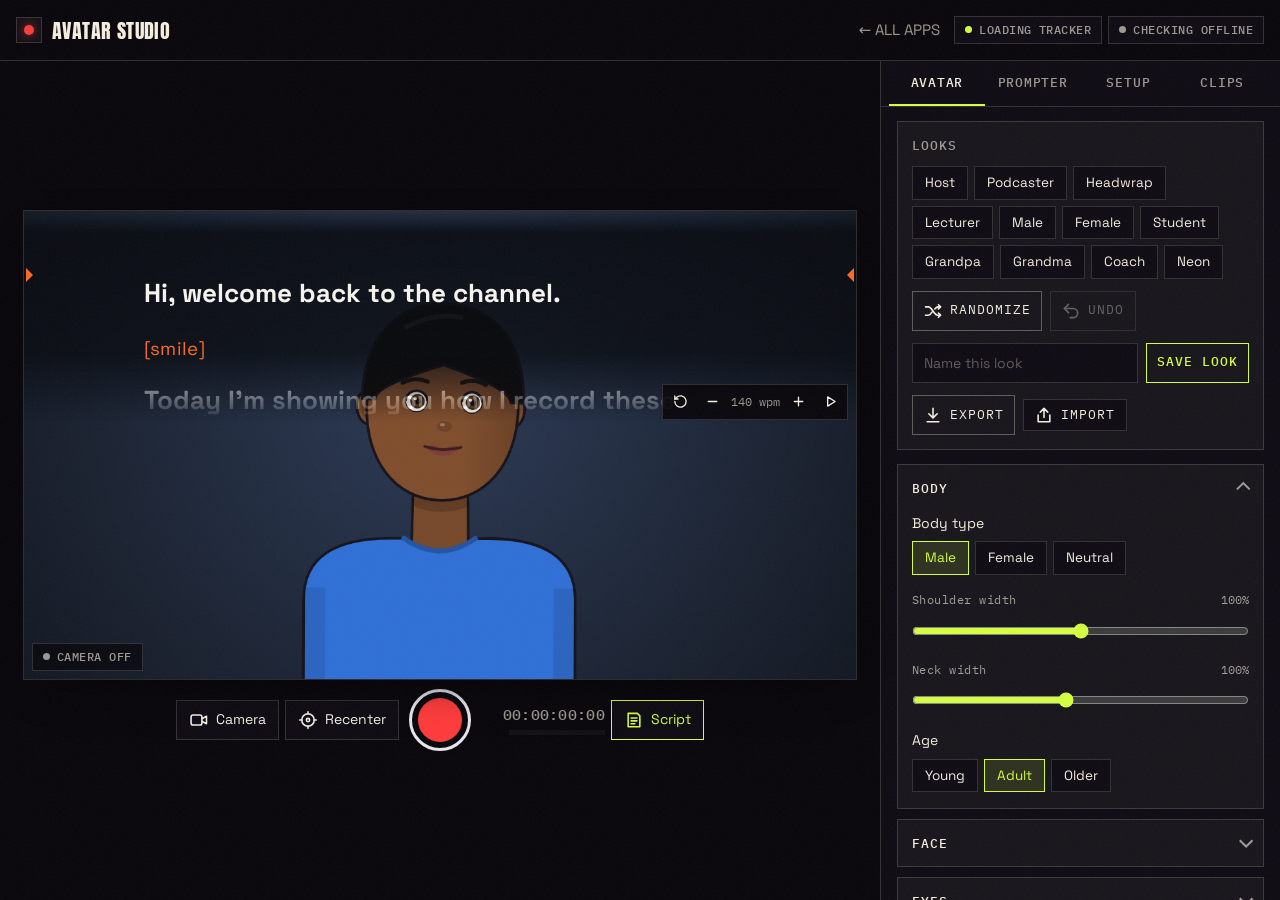
==== commit 63630e4f: "Avatar Studio: Lite mode and phone layout Lite mode (default on phones): 480p/30fps/2.5Mbps recordin" ====
--- a/avatar/index.html
+++ b/avatar/index.html
@@ -317,6 +317,45 @@
   .rack { border-left: 1px solid var(--line); overflow-y: auto; min-height: 0; }
   .tabs { top: 0; }
 }
+/* phones and tablets: the stage fills the screen, tabs sit at the bottom,
+   panels open as a sheet over the lower part of the stage */
+.sheet-close { display: none; }
+@media (max-width: 899px) {
+  :root { --tabs-h: calc(50px + env(safe-area-inset-bottom)); --sheet-h: 52svh; --stage-max-h: calc(100svh - 262px - env(safe-area-inset-top) - env(safe-area-inset-bottom)); }
+  body.sheet-open { --stage-max-h: calc(100svh - var(--sheet-h) - var(--tabs-h) - 112px - env(safe-area-inset-top)); }
+  body { overflow: hidden; }
+  .bar { padding-top: max(6px, env(safe-area-inset-top)); padding-bottom: 6px; gap: 8px; }
+  .brand { font-size: 17px; }
+  .chips .chip { font-size: 10px; padding: 2px 7px; }
+  .stage { transition: width .2s; }
+  .monitor { position: static; border-bottom: 0; padding-top: 8px; }
+  .transport { margin-top: 12px; }
+  .rec { width: 72px; height: 72px; }
+  .rec i { width: 52px; height: 52px; }
+  .rack { position: static; }
+  .tabs {
+    position: fixed; left: 0; right: 0; bottom: 0; top: auto; z-index: 30;
+    border-bottom: 0; border-top: 1px solid var(--line);
+    padding-bottom: env(safe-area-inset-bottom);
+  }
+  .tab { padding: 15px 4px 14px; }
+  body:not(.sheet-open) .tab[aria-selected="true"] { color: var(--muted); border-bottom-color: transparent; }
+  .pane {
+    position: fixed; left: 0; right: 0; bottom: var(--tabs-h); z-index: 25;
+    height: var(--sheet-h); overflow-y: auto; overscroll-behavior: contain;
+    background: var(--panel-solid); border-top: 1px solid var(--line-strong);
+    box-shadow: 0 -18px 40px -12px rgba(0,0,0,0.8);
+    padding-top: 30px; padding-bottom: 24px;
+  }
+  body:not(.sheet-open) .pane { display: none !important; }
+  .sheet-close {
+    display: none; position: fixed; left: 0; right: 0; z-index: 26; height: 26px;
+    bottom: calc(var(--tabs-h) + var(--sheet-h) - 26px); border: 0; background: transparent; padding: 0;
+  }
+  .sheet-close span { display: block; width: 44px; height: 4px; margin: 0 auto; background: var(--line-strong); }
+  body.sheet-open .sheet-close { display: block; }
+  body.sheet-open .prompter, body.sheet-open #faceChip { display: none; }
+}
 @media (max-width: 480px) {
   .tbtn .lbl { position: absolute; width: 1px; height: 1px; overflow: hidden; clip: rect(0 0 0 0); }
   .tbtn { padding: 0 10px; }
@@ -398,6 +437,7 @@
     </section>
 
     <aside class="rack">
+      <button type="button" class="sheet-close" id="sheetClose" aria-label="Close panel" aria-expanded="false"><span></span></button>
       <nav class="tabs" role="tablist" aria-label="Panels">
         <button class="tab" role="tab" id="tab-avatar" aria-controls="pane-avatar" aria-selected="true">Avatar</button>
         <button class="tab" role="tab" id="tab-prompter" aria-controls="pane-prompter" aria-selected="false">Prompter</button>
@@ -460,6 +500,11 @@
 
       <!-- SETUP -->
       <section class="pane" id="pane-setup" role="tabpanel" aria-labelledby="tab-setup" hidden>
+        <div class="group">
+          <h2 class="label">Performance</h2>
+          <label class="switch">Lite mode<input type="checkbox" id="lite"></label>
+          <p class="hint">For phones that lag. Records at up to 480p, 30 fps and 2.5 Mbps, uses a smaller camera picture for tracking, follows your face faster, and draws a flat avatar. On by default on phones.</p>
+        </div>
         <div class="group">
           <h2 class="label">Camera and microphone</h2>
           <div class="field"><label for="camSelect">Camera</label><select id="camSelect"><option value="">Front camera</option></select></div>
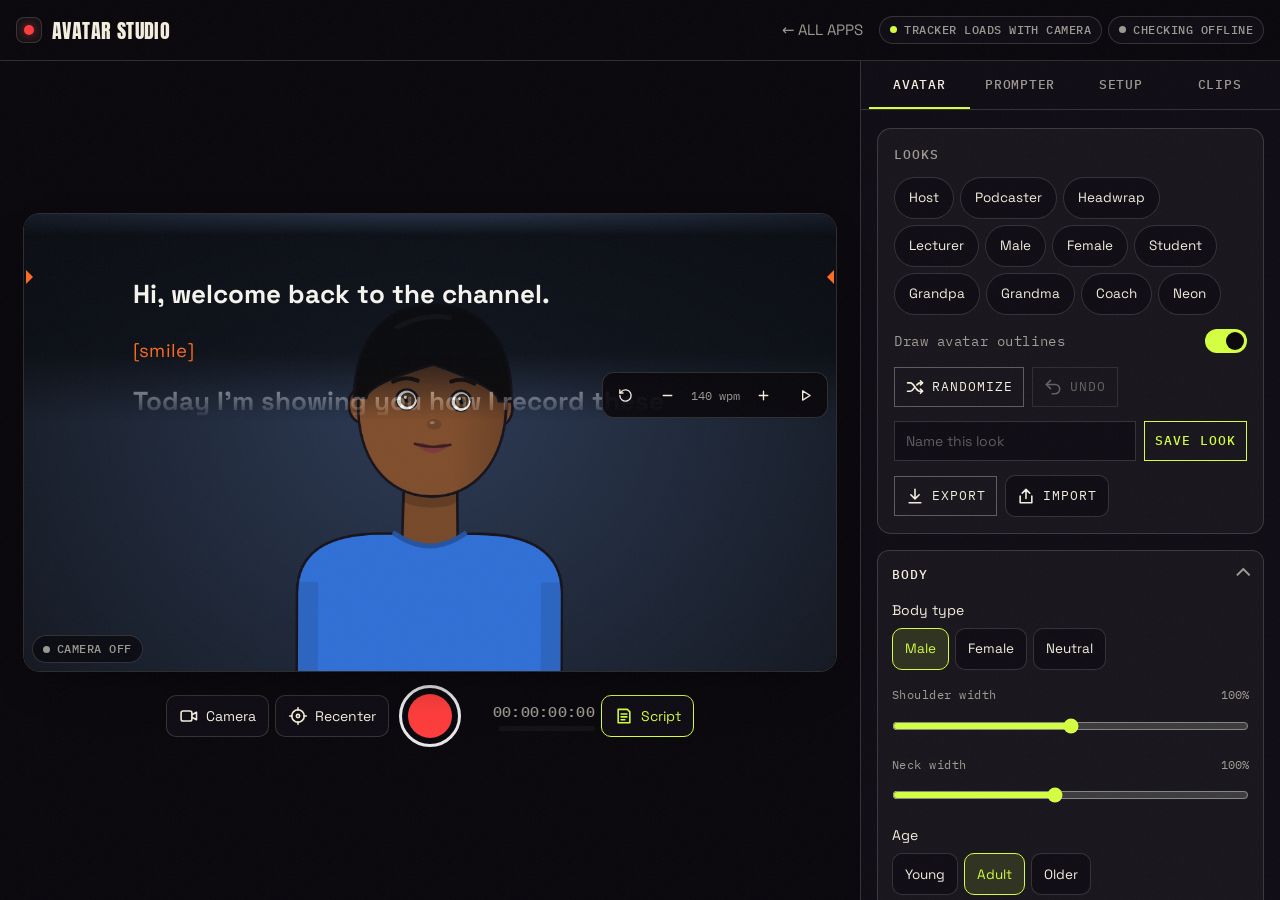
==== commit 6897ae75: "hey" ====
--- a/avatar/index.html
+++ b/avatar/index.html
@@ -366,6 +366,57 @@
 @media (prefers-reduced-motion: reduce) {
   *, *::before, *::after { animation: none !important; transition: none !important; }
 }
+
+/* Easier to scan and operate, especially on touch screens. */
+:root { --r: 14px; }
+.bar { min-height: 58px; gap: 14px; }
+.brand-mark { border-radius: 8px; }
+.chip { border-radius: 999px; }
+.stage { border-radius: 16px; }
+.stage-chip { border-radius: 999px; }
+.pip { border-radius: 10px; }
+.prompter { border-radius: 12px; }
+.prompter-ctrl { border-radius: 12px; }
+.prompter-ctrl button { width: 40px; height: 40px; border-radius: 9px; }
+.transport { margin-top: 14px; }
+.tbtn, .btn, .opt { border-radius: 10px; min-height: 42px; transition: border-color .15s ease, background-color .15s ease, color .15s ease; }
+.tab { min-height: 48px; }
+.group { border-radius: 14px; padding: 16px; gap: 14px; }
+.group > summary.label { cursor: pointer; list-style: none; display: flex; align-items: center; justify-content: space-between; min-height: 24px; color: var(--fg); }
+.group > summary.label::-webkit-details-marker { display: none; }
+.group > summary.label::after { content: ""; width: 8px; height: 8px; flex: none; border-right: 2px solid var(--muted); border-bottom: 2px solid var(--muted); transform: rotate(45deg) translateY(-2px); transition: transform .15s ease; }
+.group[open] > summary.label::after { transform: rotate(225deg) translateY(-1px); }
+.sec { border-radius: 12px; overflow: clip; }
+.look-chip { border-radius: 999px; }
+.look-chip button { min-height: 40px; padding-inline: 14px; }
+.look-chip button + button { min-width: 40px; padding-inline: 10px; }
+.sw { width: 34px; height: 34px; }
+.sw-custom { width: 34px; height: 34px; border-radius: 50%; }
+.switch input { border-radius: 999px; }
+.clip { border-radius: 12px; }
+.clip-thumb { border-radius: 8px; }
+.empty, .banner, .toast { border-radius: 12px; }
+.meter { border-radius: 999px; }
+.meter i { transition-duration: 100ms; }
+
+@media (min-width: 900px) {
+  .desk { grid-template-columns: minmax(0, 1fr) 420px; }
+  .pane { gap: 16px; padding-top: 18px; }
+}
+@media (max-width: 899px) {
+  .tab { min-height: 54px; }
+  body.sheet-open .pane { border-radius: 18px 18px 0 0; }
+  body.sheet-open .tab[aria-selected="true"] { background: rgba(212,255,63,0.08); }
+  .pane { padding-inline: max(18px, env(safe-area-inset-left)) max(18px, env(safe-area-inset-right)); }
+}
+@media (max-width: 480px) {
+  .bar { min-height: 52px; }
+  .chips { gap: 4px; }
+  .chips .chip { letter-spacing: 0; }
+  .group { padding: 14px; }
+  .prompter-ctrl { gap: 1px; }
+  .prompter-ctrl button { width: 36px; height: 36px; }
+}
 </style>
 </head>
 <body>
@@ -390,7 +441,7 @@
     <div class="brand"><span class="brand-mark" aria-hidden="true"><i></i></span>Avatar Studio</div>
     <a class="back" href="../index.html">← ALL APPS</a>
     <div class="chips" aria-live="polite">
-      <span class="chip" id="trackerChip" data-state="busy">Loading tracker</span>
+      <span class="chip" id="trackerChip" data-state="warn">Tracker loads with camera</span>
       <span class="chip" id="offlineChip" data-state="">Checking offline</span>
     </div>
   </header>
@@ -450,6 +501,7 @@
         <div class="group">
           <h2 class="label">Looks</h2>
           <div class="looks" id="looks"></div>
+          <label class="switch">Draw avatar outlines<input type="checkbox" id="outlineQuick"></label>
           <div class="row">
             <button type="button" class="btn small" id="randomBtn"><svg class="i"><use href="#i-shuffle"/></svg>Randomize</button>
             <button type="button" class="btn small" id="undoBtn" disabled><svg class="i"><use href="#i-undo"/></svg>Undo</button>
@@ -473,6 +525,11 @@
         <div class="group">
           <div class="field-head"><label for="scriptInput">Script</label><output id="scriptStats"></output></div>
           <textarea id="scriptInput" rows="11" spellcheck="true"></textarea>
+          <div class="row">
+            <button type="button" class="btn small" id="exportScriptBtn">Export .txt</button>
+            <label class="btn small" for="scriptFile">Upload .txt</label>
+            <input type="file" id="scriptFile" accept=".txt,text/plain" hidden>
+          </div>
           <p class="hint">Leave a blank line between paragraphs. Put cues like [pause] or [smile] in square brackets.</p>
         </div>
         <div class="group">
@@ -521,21 +578,21 @@
           <div class="field"><div class="field-head"><label for="smoothing">Smoothing</label><output id="smoothingOut"></output></div><input type="range" id="smoothing" min="0" max="1" step="0.05"></div>
           <p class="hint">If the avatar looks tilted while you face the camera, press Recenter.</p>
         </div>
-        <div class="group">
-          <h2 class="label">Expression tuning</h2>
+        <details class="group">
+          <summary class="label">Expression tuning</summary>
           <p class="hint">Turn the camera on and pull faces: each bar shows what the tracker reads. Raise a slider if the avatar barely reacts, lower it if it overreacts.</p>
           <div id="sensList" class="tune"></div>
           <label class="switch">Link both eyes when blinking<input type="checkbox" id="linkBlinks"></label>
           <button type="button" class="btn small" id="sensReset">Reset tuning</button>
-        </div>
-        <div class="group">
-          <h2 class="label">Head tuning</h2>
+        </details>
+        <details class="group">
+          <summary class="label">Head tuning</summary>
           <div class="field"><div class="field-head"><label for="yawGain">Turn left / right</label><output id="yawGainOut"></output></div><input type="range" id="yawGain" min="0" max="3" step="0.05"></div>
           <div class="field"><div class="field-head"><label for="pitchGain">Nod up / down</label><output id="pitchGainOut"></output></div><input type="range" id="pitchGain" min="0" max="3" step="0.05"></div>
           <div class="field"><div class="field-head"><label for="rollGain">Tilt</label><output id="rollGainOut"></output></div><input type="range" id="rollGain" min="0" max="3" step="0.05"></div>
-        </div>
-        <div class="group">
-          <h2 class="label">Tracker engine</h2>
+        </details>
+        <details class="group">
+          <summary class="label">Tracker engine</summary>
           <div class="field"><div class="field-head"><span id="delLabel">Runs on</span></div>
             <div class="opts" role="group" aria-labelledby="delLabel" id="delegateOpts">
               <button type="button" class="opt" data-delegate="auto">Auto</button>
@@ -552,7 +609,7 @@
             </div>
           </div>
           <p class="hint">Lower confidence keeps tracking in dim light but may jitter. Tracking fewer frames saves battery on slow phones.</p>
-        </div>
+        </details>
         <div class="group">
           <h2 class="label">Recording</h2>
           <div class="field"><div class="field-head"><span id="fmtLabel">Format</span></div>
